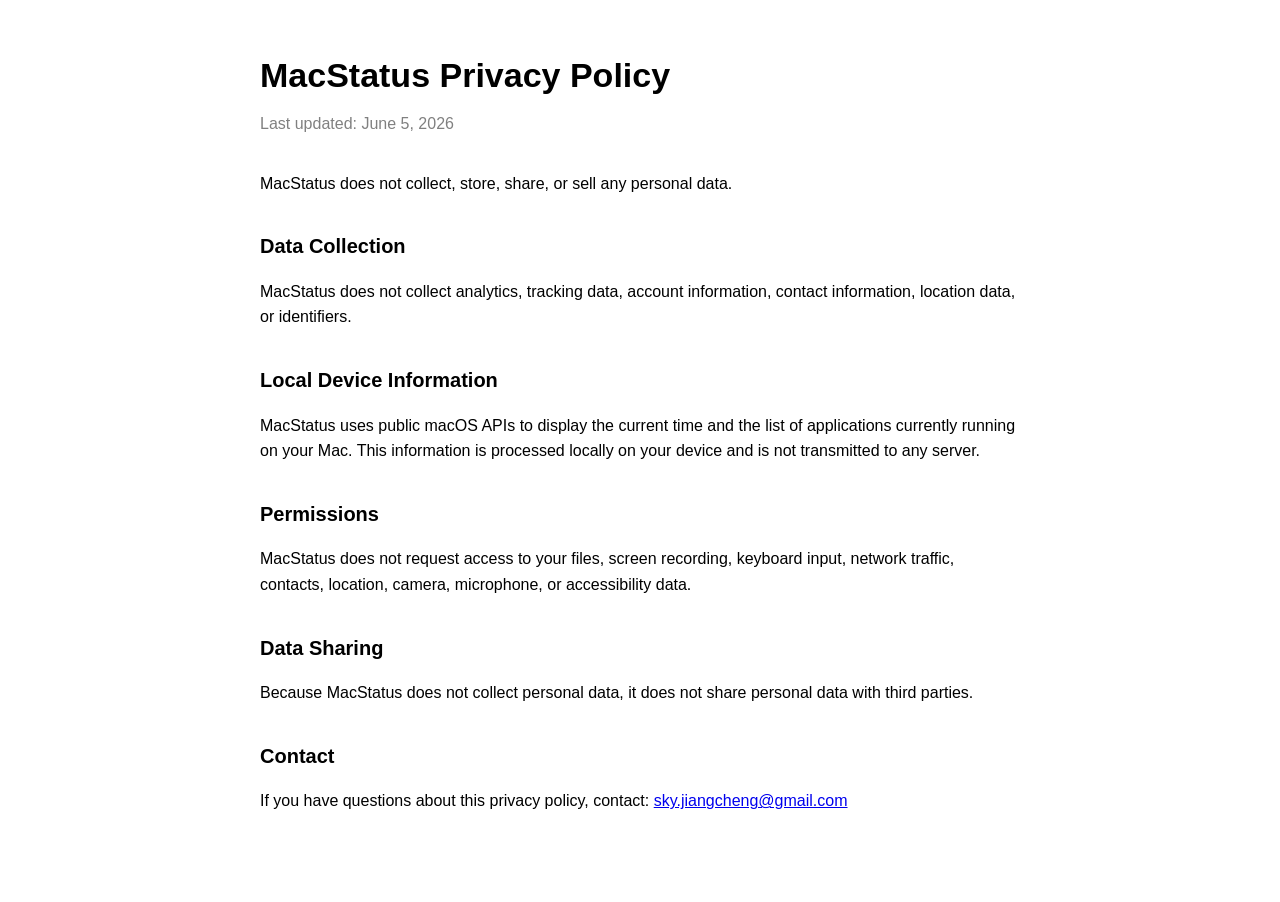
==== docs/privacy/index.html @ 31de6efc "Initial MacStatus app" ====
<!doctype html>
<html lang="en">
  <head>
    <meta charset="utf-8">
    <meta name="viewport" content="width=device-width, initial-scale=1">
    <title>MacStatus Privacy Policy</title>
    <style>
      :root {
        color-scheme: light dark;
        font-family: -apple-system, BlinkMacSystemFont, "Segoe UI", sans-serif;
      }
      body {
        margin: 0;
        background: Canvas;
        color: CanvasText;
        line-height: 1.6;
      }
      main {
        max-width: 760px;
        margin: 0 auto;
        padding: 56px 24px 72px;
      }
      h1 {
        margin: 0 0 8px;
        font-size: 34px;
        line-height: 1.15;
      }
      h2 {
        margin-top: 34px;
        font-size: 20px;
      }
      p, li {
        font-size: 16px;
      }
      .updated {
        color: GrayText;
        margin-bottom: 34px;
      }
      a {
        color: LinkText;
      }
    </style>
  </head>
  <body>
    <main>
      <h1>MacStatus Privacy Policy</h1>
      <p class="updated">Last updated: June 5, 2026</p>

      <p>MacStatus does not collect, store, share, or sell any personal data.</p>

      <h2>Data Collection</h2>
      <p>MacStatus does not collect analytics, tracking data, account information, contact information, location data, or identifiers.</p>

      <h2>Local Device Information</h2>
      <p>MacStatus uses public macOS APIs to display the current time and the list of applications currently running on your Mac. This information is processed locally on your device and is not transmitted to any server.</p>

      <h2>Permissions</h2>
      <p>MacStatus does not request access to your files, screen recording, keyboard input, network traffic, contacts, location, camera, microphone, or accessibility data.</p>

      <h2>Data Sharing</h2>
      <p>Because MacStatus does not collect personal data, it does not share personal data with third parties.</p>

      <h2>Contact</h2>
      <p>If you have questions about this privacy policy, contact: <a href="mailto:sky.jiangcheng@gmail.com">sky.jiangcheng@gmail.com</a></p>
    </main>
  </body>
</html>
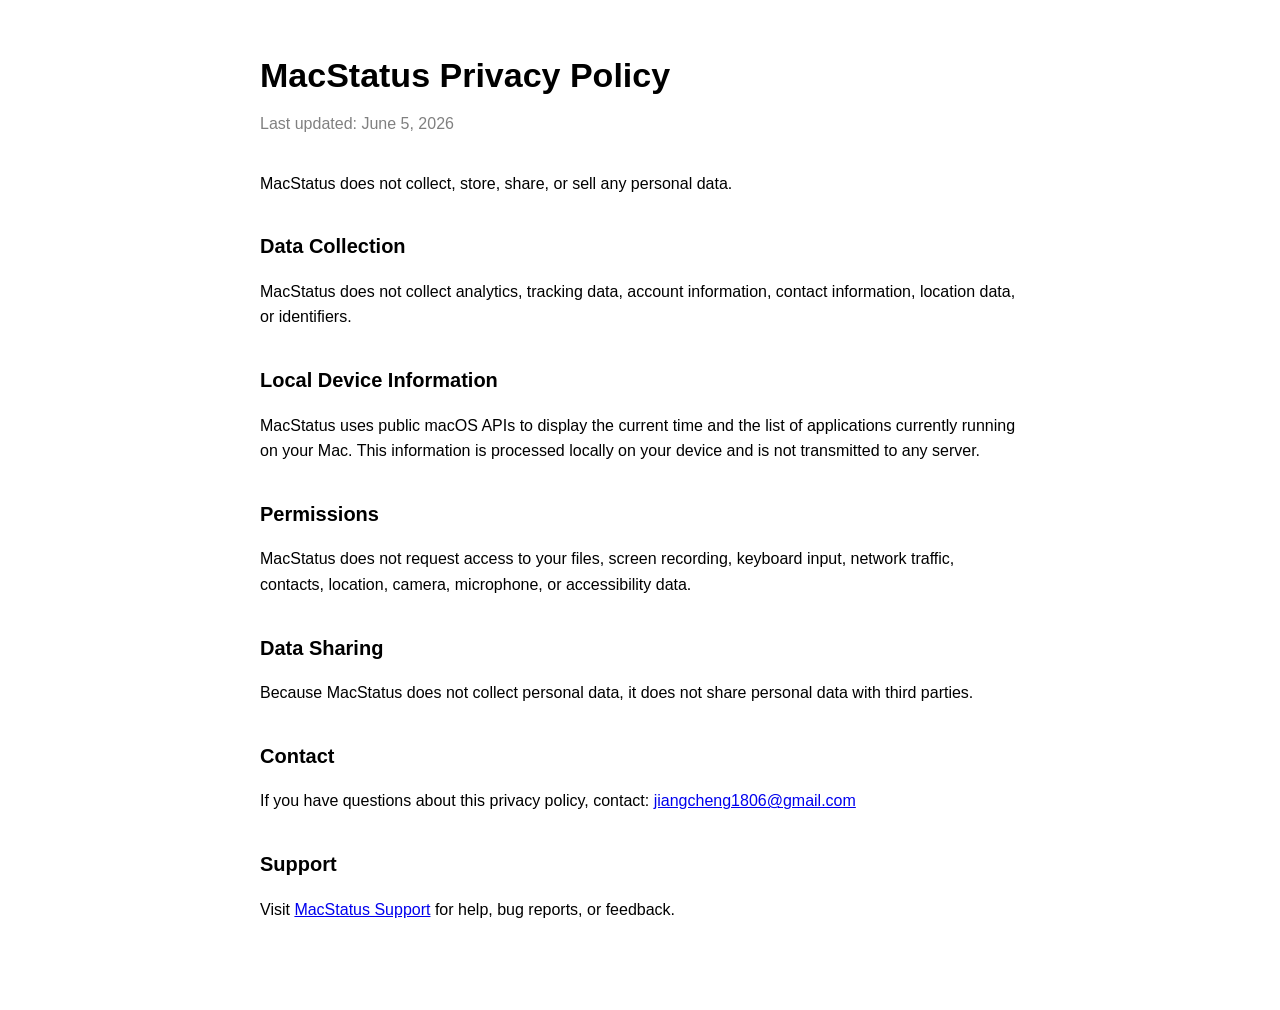
==== commit 038f0daf: "Update MacStatus support contact" ====
--- a/docs/privacy/index.html
+++ b/docs/privacy/index.html
@@ -61,7 +61,10 @@
       <p>Because MacStatus does not collect personal data, it does not share personal data with third parties.</p>
 
       <h2>Contact</h2>
-      <p>If you have questions about this privacy policy, contact: <a href="mailto:sky.jiangcheng@gmail.com">sky.jiangcheng@gmail.com</a></p>
+      <p>If you have questions about this privacy policy, contact: <a href="mailto:jiangcheng1806@gmail.com">jiangcheng1806@gmail.com</a></p>
+
+      <h2>Support</h2>
+      <p>Visit <a href="../support/">MacStatus Support</a> for help, bug reports, or feedback.</p>
     </main>
   </body>
 </html>
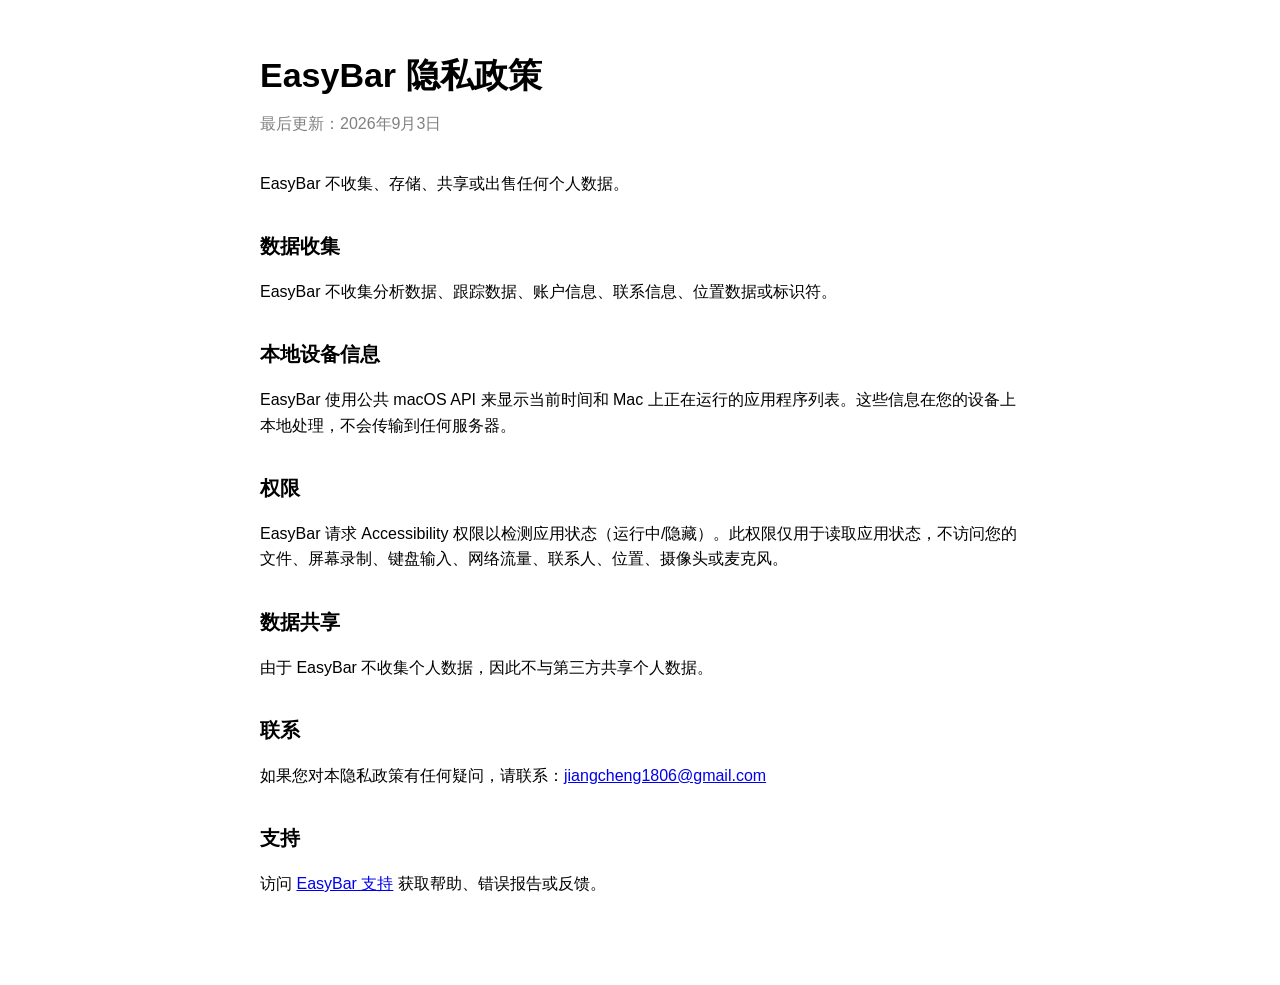
==== commit b143ea38: "docs: 更新文档为中文，反映 v1.13.0 功能 - README.md: 完整功能说明、项目结构、版本历史 - docs/index.html: 功能特性、App 类型、本地运行 - docs" ====
--- a/docs/privacy/index.html
+++ b/docs/privacy/index.html
@@ -1,9 +1,9 @@
 <!doctype html>
-<html lang="en">
+<html lang="zh-CN">
   <head>
     <meta charset="utf-8">
     <meta name="viewport" content="width=device-width, initial-scale=1">
-    <title>MacStatus Privacy Policy</title>
+    <title>EasyBar - 隐私政策</title>
     <style>
       :root {
         color-scheme: light dark;
@@ -43,28 +43,28 @@
   </head>
   <body>
     <main>
-      <h1>MacStatus Privacy Policy</h1>
-      <p class="updated">Last updated: June 5, 2026</p>
+      <h1>EasyBar 隐私政策</h1>
+      <p class="updated">最后更新：2026年9月3日</p>
 
-      <p>MacStatus does not collect, store, share, or sell any personal data.</p>
+      <p>EasyBar 不收集、存储、共享或出售任何个人数据。</p>
 
-      <h2>Data Collection</h2>
-      <p>MacStatus does not collect analytics, tracking data, account information, contact information, location data, or identifiers.</p>
+      <h2>数据收集</h2>
+      <p>EasyBar 不收集分析数据、跟踪数据、账户信息、联系信息、位置数据或标识符。</p>
 
-      <h2>Local Device Information</h2>
-      <p>MacStatus uses public macOS APIs to display the current time and the list of applications currently running on your Mac. This information is processed locally on your device and is not transmitted to any server.</p>
+      <h2>本地设备信息</h2>
+      <p>EasyBar 使用公共 macOS API 来显示当前时间和 Mac 上正在运行的应用程序列表。这些信息在您的设备上本地处理，不会传输到任何服务器。</p>
 
-      <h2>Permissions</h2>
-      <p>MacStatus does not request access to your files, screen recording, keyboard input, network traffic, contacts, location, camera, microphone, or accessibility data.</p>
+      <h2>权限</h2>
+      <p>EasyBar 请求 Accessibility 权限以检测应用状态（运行中/隐藏）。此权限仅用于读取应用状态，不访问您的文件、屏幕录制、键盘输入、网络流量、联系人、位置、摄像头或麦克风。</p>
 
-      <h2>Data Sharing</h2>
-      <p>Because MacStatus does not collect personal data, it does not share personal data with third parties.</p>
+      <h2>数据共享</h2>
+      <p>由于 EasyBar 不收集个人数据，因此不与第三方共享个人数据。</p>
 
-      <h2>Contact</h2>
-      <p>If you have questions about this privacy policy, contact: <a href="mailto:jiangcheng1806@gmail.com">jiangcheng1806@gmail.com</a></p>
+      <h2>联系</h2>
+      <p>如果您对本隐私政策有任何疑问，请联系：<a href="mailto:jiangcheng1806@gmail.com">jiangcheng1806@gmail.com</a></p>
 
-      <h2>Support</h2>
-      <p>Visit <a href="../support/">MacStatus Support</a> for help, bug reports, or feedback.</p>
+      <h2>支持</h2>
+      <p>访问 <a href="../support/">EasyBar 支持</a> 获取帮助、错误报告或反馈。</p>
     </main>
   </body>
 </html>
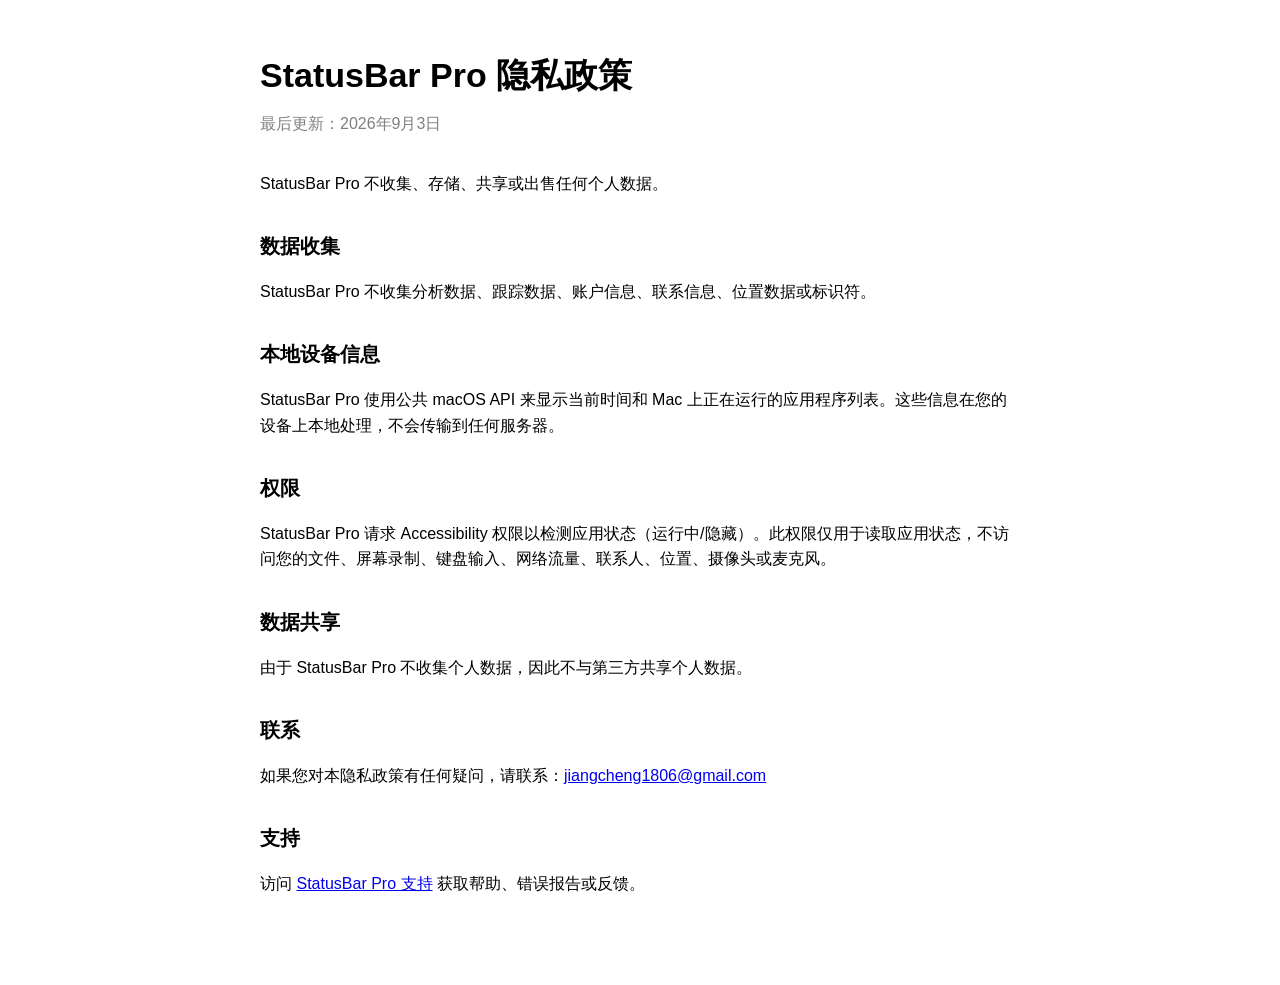
==== commit ba7ab47f: "rebrand: EasyBar → StatusBar Pro - App 名称改为 StatusBar Pro - Bundle ID 改为 com.jiangcheng.MacStatusApp" ====
--- a/docs/privacy/index.html
+++ b/docs/privacy/index.html
@@ -3,7 +3,7 @@
   <head>
     <meta charset="utf-8">
     <meta name="viewport" content="width=device-width, initial-scale=1">
-    <title>EasyBar - 隐私政策</title>
+    <title>StatusBar Pro - 隐私政策</title>
     <style>
       :root {
         color-scheme: light dark;
@@ -43,28 +43,28 @@
   </head>
   <body>
     <main>
-      <h1>EasyBar 隐私政策</h1>
+      <h1>StatusBar Pro 隐私政策</h1>
       <p class="updated">最后更新：2026年9月3日</p>
 
-      <p>EasyBar 不收集、存储、共享或出售任何个人数据。</p>
+      <p>StatusBar Pro 不收集、存储、共享或出售任何个人数据。</p>
 
       <h2>数据收集</h2>
-      <p>EasyBar 不收集分析数据、跟踪数据、账户信息、联系信息、位置数据或标识符。</p>
+      <p>StatusBar Pro 不收集分析数据、跟踪数据、账户信息、联系信息、位置数据或标识符。</p>
 
       <h2>本地设备信息</h2>
-      <p>EasyBar 使用公共 macOS API 来显示当前时间和 Mac 上正在运行的应用程序列表。这些信息在您的设备上本地处理，不会传输到任何服务器。</p>
+      <p>StatusBar Pro 使用公共 macOS API 来显示当前时间和 Mac 上正在运行的应用程序列表。这些信息在您的设备上本地处理，不会传输到任何服务器。</p>
 
       <h2>权限</h2>
-      <p>EasyBar 请求 Accessibility 权限以检测应用状态（运行中/隐藏）。此权限仅用于读取应用状态，不访问您的文件、屏幕录制、键盘输入、网络流量、联系人、位置、摄像头或麦克风。</p>
+      <p>StatusBar Pro 请求 Accessibility 权限以检测应用状态（运行中/隐藏）。此权限仅用于读取应用状态，不访问您的文件、屏幕录制、键盘输入、网络流量、联系人、位置、摄像头或麦克风。</p>
 
       <h2>数据共享</h2>
-      <p>由于 EasyBar 不收集个人数据，因此不与第三方共享个人数据。</p>
+      <p>由于 StatusBar Pro 不收集个人数据，因此不与第三方共享个人数据。</p>
 
       <h2>联系</h2>
       <p>如果您对本隐私政策有任何疑问，请联系：<a href="mailto:jiangcheng1806@gmail.com">jiangcheng1806@gmail.com</a></p>
 
       <h2>支持</h2>
-      <p>访问 <a href="../support/">EasyBar 支持</a> 获取帮助、错误报告或反馈。</p>
+      <p>访问 <a href="../support/">StatusBar Pro 支持</a> 获取帮助、错误报告或反馈。</p>
     </main>
   </body>
 </html>
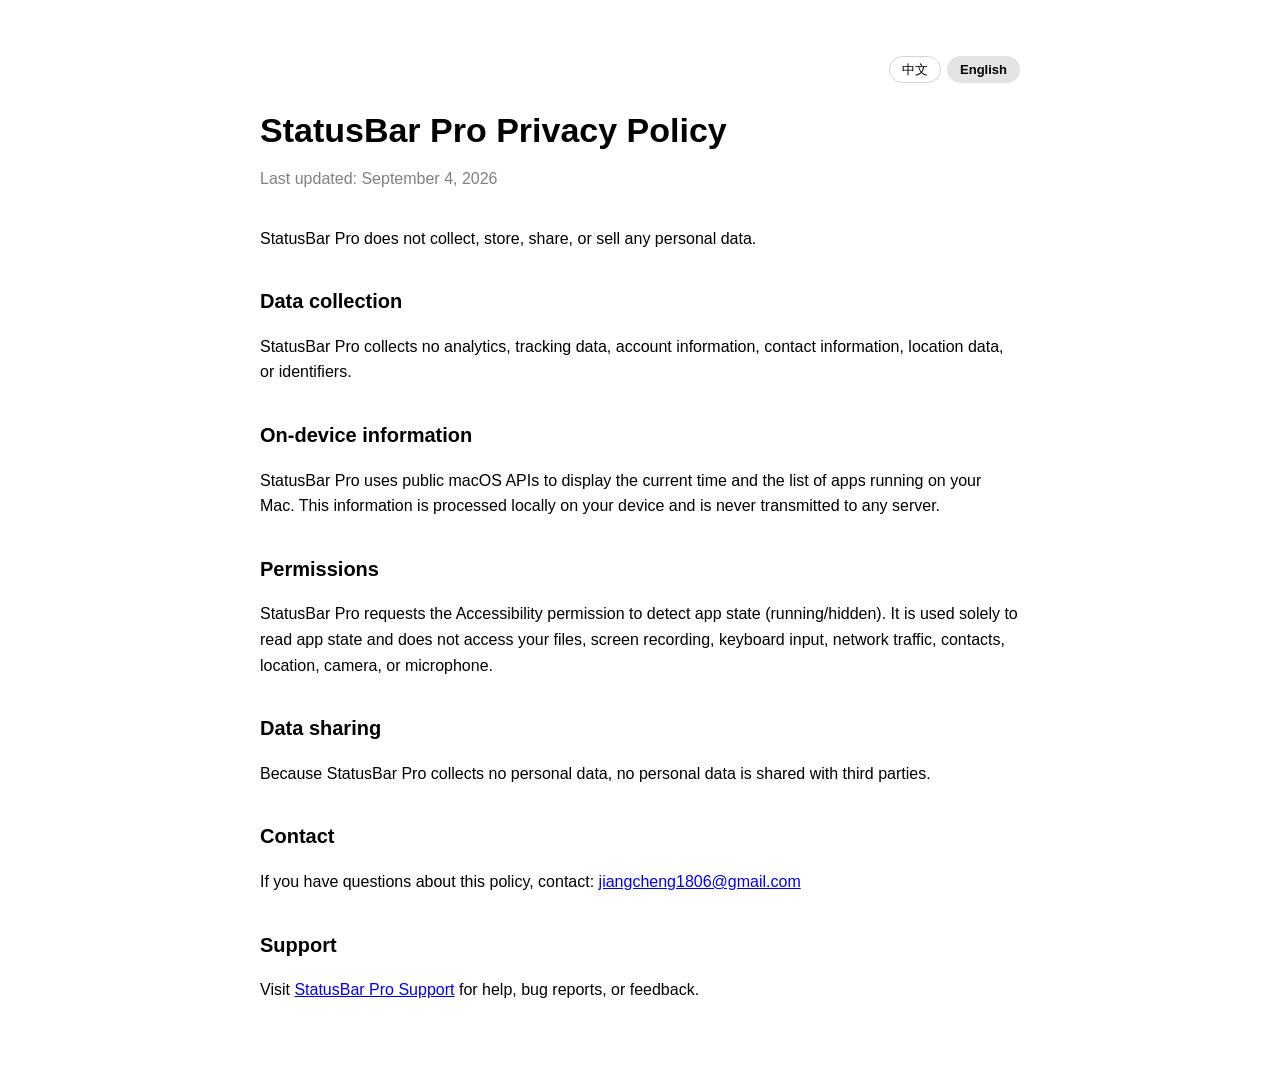
==== commit 8d869379: "docs: add zh/en language switcher (privacy, support, landing) - shared docs/assets/site.css and docs" ====
--- a/docs/privacy/index.html
+++ b/docs/privacy/index.html
@@ -3,68 +3,70 @@
   <head>
     <meta charset="utf-8">
     <meta name="viewport" content="width=device-width, initial-scale=1">
-    <title>StatusBar Pro - 隐私政策</title>
-    <style>
-      :root {
-        color-scheme: light dark;
-        font-family: -apple-system, BlinkMacSystemFont, "Segoe UI", sans-serif;
-      }
-      body {
-        margin: 0;
-        background: Canvas;
-        color: CanvasText;
-        line-height: 1.6;
-      }
-      main {
-        max-width: 760px;
-        margin: 0 auto;
-        padding: 56px 24px 72px;
-      }
-      h1 {
-        margin: 0 0 8px;
-        font-size: 34px;
-        line-height: 1.15;
-      }
-      h2 {
-        margin-top: 34px;
-        font-size: 20px;
-      }
-      p, li {
-        font-size: 16px;
-      }
-      .updated {
-        color: GrayText;
-        margin-bottom: 34px;
-      }
-      a {
-        color: LinkText;
-      }
-    </style>
+    <meta name="description" content="StatusBar Pro Privacy Policy — StatusBar Pro collects no personal data.">
+    <title
+      data-title-zh-CN="StatusBar Pro - 隐私政策"
+      data-title-en="StatusBar Pro - Privacy Policy"
+    >StatusBar Pro - 隐私政策</title>
+    <link rel="stylesheet" href="../assets/site.css">
+    <script src="../assets/i18n.js" defer></script>
   </head>
   <body>
     <main>
-      <h1>StatusBar Pro 隐私政策</h1>
-      <p class="updated">最后更新：2026年9月3日</p>
+      <div class="lang-switch" data-lang-switch role="group" aria-label="Language / 语言">
+        <button type="button" data-lang="zh-CN" aria-pressed="true">中文</button>
+        <button type="button" data-lang="en" aria-pressed="false">English</button>
+      </div>
 
-      <p>StatusBar Pro 不收集、存储、共享或出售任何个人数据。</p>
+      <section data-lang-block="zh-CN">
+        <h1>StatusBar Pro 隐私政策</h1>
+        <p class="muted">最后更新：2026年9月4日</p>
 
-      <h2>数据收集</h2>
-      <p>StatusBar Pro 不收集分析数据、跟踪数据、账户信息、联系信息、位置数据或标识符。</p>
+        <p>StatusBar Pro 不收集、存储、共享或出售任何个人数据。</p>
 
-      <h2>本地设备信息</h2>
-      <p>StatusBar Pro 使用公共 macOS API 来显示当前时间和 Mac 上正在运行的应用程序列表。这些信息在您的设备上本地处理，不会传输到任何服务器。</p>
+        <h2>数据收集</h2>
+        <p>StatusBar Pro 不收集分析数据、跟踪数据、账户信息、联系信息、位置数据或标识符。</p>
 
-      <h2>权限</h2>
-      <p>StatusBar Pro 请求 Accessibility 权限以检测应用状态（运行中/隐藏）。此权限仅用于读取应用状态，不访问您的文件、屏幕录制、键盘输入、网络流量、联系人、位置、摄像头或麦克风。</p>
+        <h2>本地设备信息</h2>
+        <p>StatusBar Pro 使用公共 macOS API 来显示当前时间和 Mac 上正在运行的应用程序列表。这些信息在您的设备上本地处理，不会传输到任何服务器。</p>
 
-      <h2>数据共享</h2>
-      <p>由于 StatusBar Pro 不收集个人数据，因此不与第三方共享个人数据。</p>
+        <h2>权限</h2>
+        <p>StatusBar Pro 请求 Accessibility 权限以检测应用状态（运行中/隐藏）。此权限仅用于读取应用状态，不访问您的文件、屏幕录制、键盘输入、网络流量、联系人、位置、摄像头或麦克风。</p>
 
-      <h2>联系</h2>
-      <p>如果您对本隐私政策有任何疑问，请联系：<a href="mailto:jiangcheng1806@gmail.com">jiangcheng1806@gmail.com</a></p>
+        <h2>数据共享</h2>
+        <p>由于 StatusBar Pro 不收集个人数据，因此不与第三方共享个人数据。</p>
 
-      <h2>支持</h2>
-      <p>访问 <a href="../support/">StatusBar Pro 支持</a> 获取帮助、错误报告或反馈。</p>
+        <h2>联系</h2>
+        <p>如果您对本隐私政策有任何疑问，请联系：<a href="mailto:jiangcheng1806@gmail.com">jiangcheng1806@gmail.com</a></p>
+
+        <h2>支持</h2>
+        <p>访问 <a href="./support/">StatusBar Pro 支持</a> 获取帮助、错误报告或反馈。</p>
+      </section>
+
+      <section data-lang-block="en" hidden>
+        <h1>StatusBar Pro Privacy Policy</h1>
+        <p class="muted">Last updated: September 4, 2026</p>
+
+        <p>StatusBar Pro does not collect, store, share, or sell any personal data.</p>
+
+        <h2>Data collection</h2>
+        <p>StatusBar Pro collects no analytics, tracking data, account information, contact information, location data, or identifiers.</p>
+
+        <h2>On-device information</h2>
+        <p>StatusBar Pro uses public macOS APIs to display the current time and the list of apps running on your Mac. This information is processed locally on your device and is never transmitted to any server.</p>
+
+        <h2>Permissions</h2>
+        <p>StatusBar Pro requests the Accessibility permission to detect app state (running/hidden). It is used solely to read app state and does not access your files, screen recording, keyboard input, network traffic, contacts, location, camera, or microphone.</p>
+
+        <h2>Data sharing</h2>
+        <p>Because StatusBar Pro collects no personal data, no personal data is shared with third parties.</p>
+
+        <h2>Contact</h2>
+        <p>If you have questions about this policy, contact: <a href="mailto:jiangcheng1806@gmail.com">jiangcheng1806@gmail.com</a></p>
+
+        <h2>Support</h2>
+        <p>Visit <a href="../support/">StatusBar Pro Support</a> for help, bug reports, or feedback.</p>
+      </section>
     </main>
   </body>
 </html>
--- a/docs/assets/site.css
+++ b/docs/assets/site.css
@@ -0,0 +1,140 @@
+:root {
+  color-scheme: light dark;
+  font-family: -apple-system, BlinkMacSystemFont, "Segoe UI", sans-serif;
+}
+
+body {
+  margin: 0;
+  background: Canvas;
+  color: CanvasText;
+  line-height: 1.6;
+}
+
+main {
+  max-width: 760px;
+  margin: 0 auto;
+  padding: 56px 24px 72px;
+}
+
+h1 {
+  margin: 0 0 8px;
+  font-size: 34px;
+  line-height: 1.15;
+}
+
+h2 {
+  margin-top: 34px;
+  font-size: 20px;
+}
+
+p,
+li {
+  font-size: 16px;
+}
+
+a {
+  color: LinkText;
+}
+
+code {
+  padding: 2px 6px;
+  border-radius: 4px;
+  background: rgba(128, 128, 128, 0.15);
+  font-family: "SF Mono", Menlo, monospace;
+  font-size: 13px;
+}
+
+pre {
+  padding: 16px;
+  border-radius: 8px;
+  background: rgba(128, 128, 128, 0.1);
+  overflow-x: auto;
+}
+
+pre code {
+  padding: 0;
+  background: none;
+}
+
+.muted {
+  color: GrayText;
+  margin-bottom: 34px;
+}
+
+/* Language switcher */
+.lang-switch {
+  display: flex;
+  justify-content: flex-end;
+  gap: 6px;
+  margin-bottom: 28px;
+}
+
+.lang-switch button {
+  font: inherit;
+  font-size: 13px;
+  line-height: 1;
+  padding: 6px 12px;
+  border: 1px solid rgba(128, 128, 128, 0.35);
+  border-radius: 999px;
+  background: transparent;
+  color: CanvasText;
+  cursor: pointer;
+}
+
+.lang-switch button:hover {
+  background: rgba(128, 128, 128, 0.12);
+}
+
+.lang-switch button[aria-pressed="true"] {
+  background: rgba(128, 128, 128, 0.22);
+  border-color: transparent;
+  font-weight: 600;
+}
+
+.lang-switch button:focus-visible {
+  outline: 2px solid LinkText;
+  outline-offset: 2px;
+}
+
+/* Landing page only */
+.badge {
+  display: inline-block;
+  padding: 4px 8px;
+  border-radius: 4px;
+  font-size: 12px;
+  font-weight: 500;
+}
+
+.badge-statusbar {
+  background: rgba(147, 51, 234, 0.15);
+  color: rgb(147, 51, 234);
+}
+
+.badge-dock {
+  background: rgba(34, 197, 94, 0.15);
+  color: rgb(34, 197, 94);
+}
+
+.feature-grid {
+  display: grid;
+  grid-template-columns: repeat(auto-fit, minmax(200px, 1fr));
+  gap: 16px;
+  margin-top: 16px;
+}
+
+.feature-card {
+  padding: 16px;
+  border-radius: 8px;
+  background: rgba(128, 128, 128, 0.1);
+}
+
+.feature-card h3 {
+  margin: 0 0 8px;
+  font-size: 16px;
+}
+
+.feature-card p {
+  margin: 0;
+  font-size: 14px;
+  color: rgba(128, 128, 128, 0.8);
+}
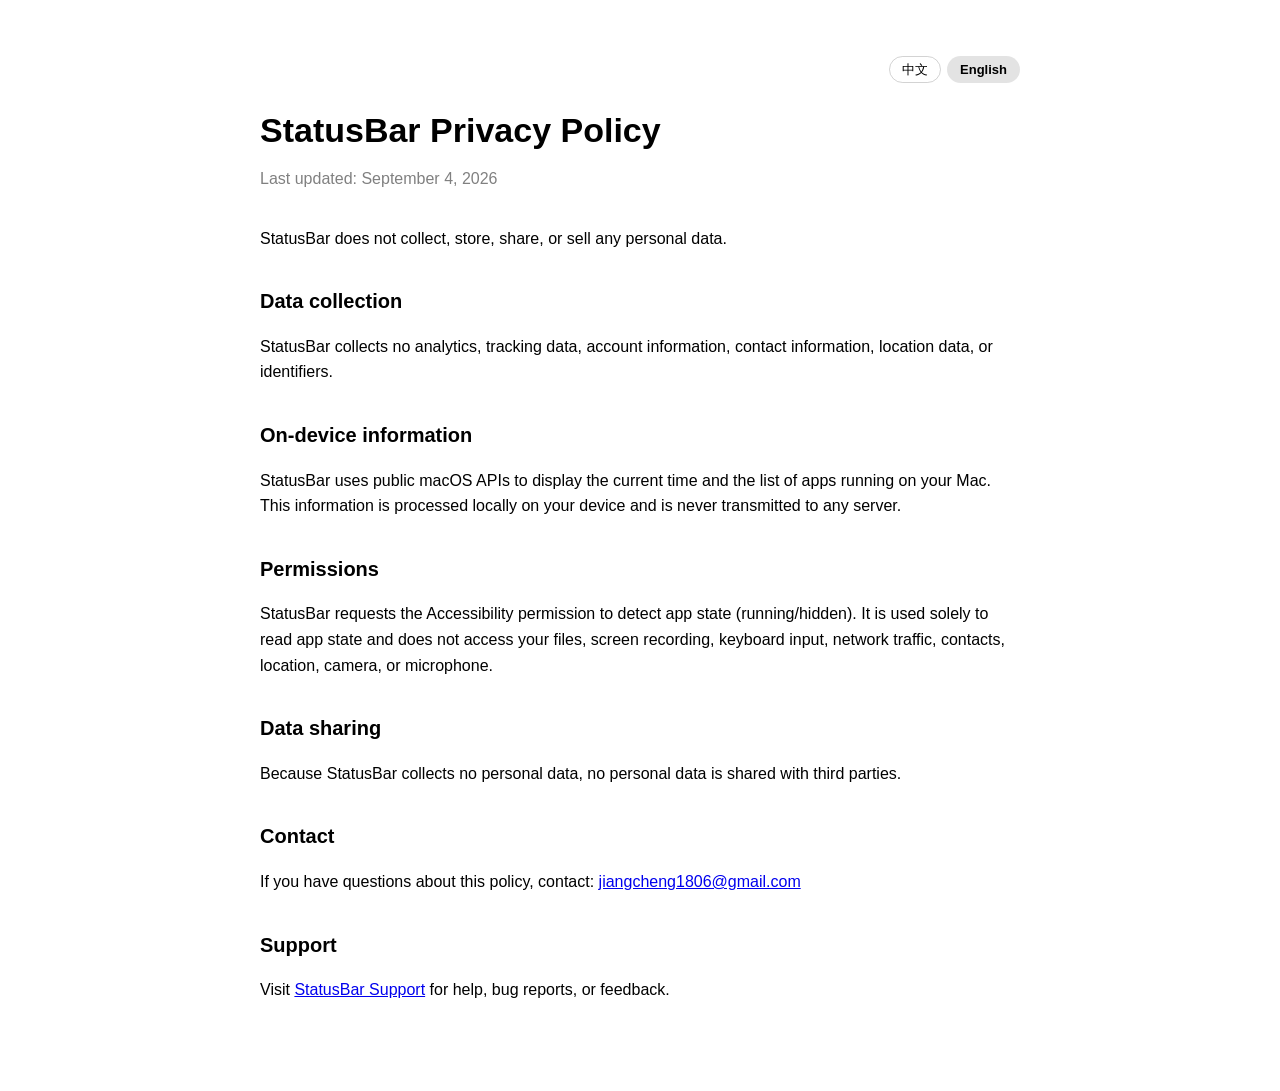
==== commit 9f618149: "docs: 版本历史新增 v1.16.0 (品牌统一) Ultraworked with [Sisyphus](https://github.com/code-yeongyu/oh-my-openag" ====
--- a/docs/privacy/index.html
+++ b/docs/privacy/index.html
@@ -3,11 +3,11 @@
   <head>
     <meta charset="utf-8">
     <meta name="viewport" content="width=device-width, initial-scale=1">
-    <meta name="description" content="StatusBar Pro Privacy Policy — StatusBar Pro collects no personal data.">
+    <meta name="description" content="StatusBar Privacy Policy — StatusBar collects no personal data.">
     <title
-      data-title-zh-CN="StatusBar Pro - 隐私政策"
-      data-title-en="StatusBar Pro - Privacy Policy"
-    >StatusBar Pro - 隐私政策</title>
+      data-title-zh-CN="StatusBar - 隐私政策"
+      data-title-en="StatusBar - Privacy Policy"
+    >StatusBar - 隐私政策</title>
     <link rel="stylesheet" href="../assets/site.css">
     <script src="../assets/i18n.js" defer></script>
   </head>
@@ -19,53 +19,53 @@
       </div>
 
       <section data-lang-block="zh-CN">
-        <h1>StatusBar Pro 隐私政策</h1>
+        <h1>StatusBar 隐私政策</h1>
         <p class="muted">最后更新：2026年9月4日</p>
 
-        <p>StatusBar Pro 不收集、存储、共享或出售任何个人数据。</p>
+        <p>StatusBar 不收集、存储、共享或出售任何个人数据。</p>
 
         <h2>数据收集</h2>
-        <p>StatusBar Pro 不收集分析数据、跟踪数据、账户信息、联系信息、位置数据或标识符。</p>
+        <p>StatusBar 不收集分析数据、跟踪数据、账户信息、联系信息、位置数据或标识符。</p>
 
         <h2>本地设备信息</h2>
-        <p>StatusBar Pro 使用公共 macOS API 来显示当前时间和 Mac 上正在运行的应用程序列表。这些信息在您的设备上本地处理，不会传输到任何服务器。</p>
+        <p>StatusBar 使用公共 macOS API 来显示当前时间和 Mac 上正在运行的应用程序列表。这些信息在您的设备上本地处理，不会传输到任何服务器。</p>
 
         <h2>权限</h2>
-        <p>StatusBar Pro 请求 Accessibility 权限以检测应用状态（运行中/隐藏）。此权限仅用于读取应用状态，不访问您的文件、屏幕录制、键盘输入、网络流量、联系人、位置、摄像头或麦克风。</p>
+        <p>StatusBar 请求 Accessibility 权限以检测应用状态（运行中/隐藏）。此权限仅用于读取应用状态，不访问您的文件、屏幕录制、键盘输入、网络流量、联系人、位置、摄像头或麦克风。</p>
 
         <h2>数据共享</h2>
-        <p>由于 StatusBar Pro 不收集个人数据，因此不与第三方共享个人数据。</p>
+        <p>由于 StatusBar 不收集个人数据，因此不与第三方共享个人数据。</p>
 
         <h2>联系</h2>
         <p>如果您对本隐私政策有任何疑问，请联系：<a href="mailto:jiangcheng1806@gmail.com">jiangcheng1806@gmail.com</a></p>
 
         <h2>支持</h2>
-        <p>访问 <a href="./support/">StatusBar Pro 支持</a> 获取帮助、错误报告或反馈。</p>
+        <p>访问 <a href="./support/">StatusBar 支持</a> 获取帮助、错误报告或反馈。</p>
       </section>
 
       <section data-lang-block="en" hidden>
-        <h1>StatusBar Pro Privacy Policy</h1>
+        <h1>StatusBar Privacy Policy</h1>
         <p class="muted">Last updated: September 4, 2026</p>
 
-        <p>StatusBar Pro does not collect, store, share, or sell any personal data.</p>
+        <p>StatusBar does not collect, store, share, or sell any personal data.</p>
 
         <h2>Data collection</h2>
-        <p>StatusBar Pro collects no analytics, tracking data, account information, contact information, location data, or identifiers.</p>
+        <p>StatusBar collects no analytics, tracking data, account information, contact information, location data, or identifiers.</p>
 
         <h2>On-device information</h2>
-        <p>StatusBar Pro uses public macOS APIs to display the current time and the list of apps running on your Mac. This information is processed locally on your device and is never transmitted to any server.</p>
+        <p>StatusBar uses public macOS APIs to display the current time and the list of apps running on your Mac. This information is processed locally on your device and is never transmitted to any server.</p>
 
         <h2>Permissions</h2>
-        <p>StatusBar Pro requests the Accessibility permission to detect app state (running/hidden). It is used solely to read app state and does not access your files, screen recording, keyboard input, network traffic, contacts, location, camera, or microphone.</p>
+        <p>StatusBar requests the Accessibility permission to detect app state (running/hidden). It is used solely to read app state and does not access your files, screen recording, keyboard input, network traffic, contacts, location, camera, or microphone.</p>
 
         <h2>Data sharing</h2>
-        <p>Because StatusBar Pro collects no personal data, no personal data is shared with third parties.</p>
+        <p>Because StatusBar collects no personal data, no personal data is shared with third parties.</p>
 
         <h2>Contact</h2>
         <p>If you have questions about this policy, contact: <a href="mailto:jiangcheng1806@gmail.com">jiangcheng1806@gmail.com</a></p>
 
         <h2>Support</h2>
-        <p>Visit <a href="../support/">StatusBar Pro Support</a> for help, bug reports, or feedback.</p>
+        <p>Visit <a href="../support/">StatusBar Support</a> for help, bug reports, or feedback.</p>
       </section>
     </main>
   </body>
